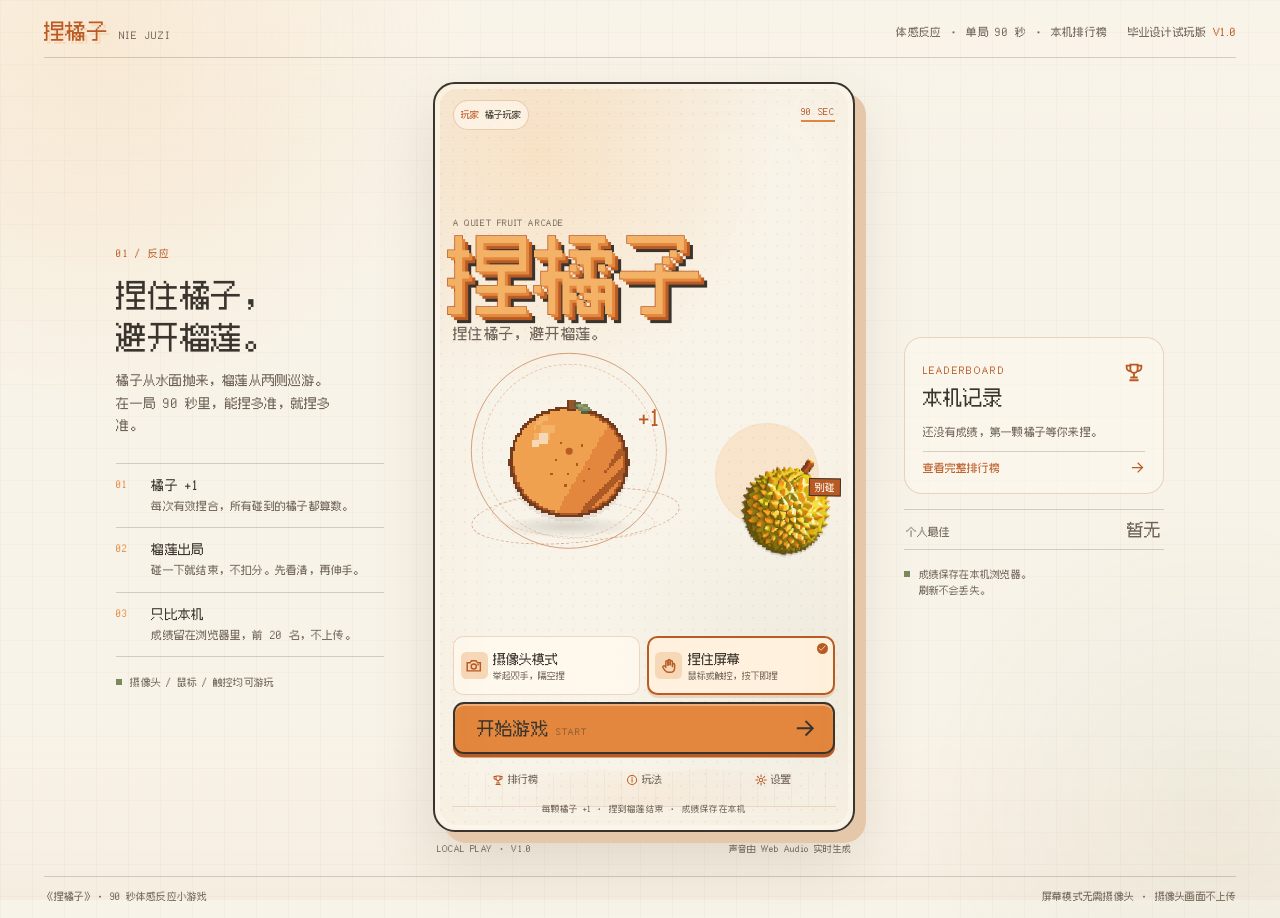
==== niejuzi/index.html @ b65de805 "Publish 捏橘子 game under /niejuzi/" ====
<!doctype html>
<html lang="zh-CN">
<head>
  <meta charset="utf-8">
  <meta name="viewport" content="width=device-width, initial-scale=1, viewport-fit=cover">
  <meta name="theme-color" content="#f8f3e8">
  <meta name="description" content="捏橘子：90 秒体感反应小游戏。捏住橘子，避开榴莲。">
  <title>捏橘子 · NIE JUZI</title>
  <link rel="preload" href="[data-uri]" as="font" type="font/woff2" crossorigin>
  <link rel="icon" href="[data-uri]" type="image/png">
  <style>
@font-face {
  font-family: "Fusion Pixel";
  src: url("[data-uri]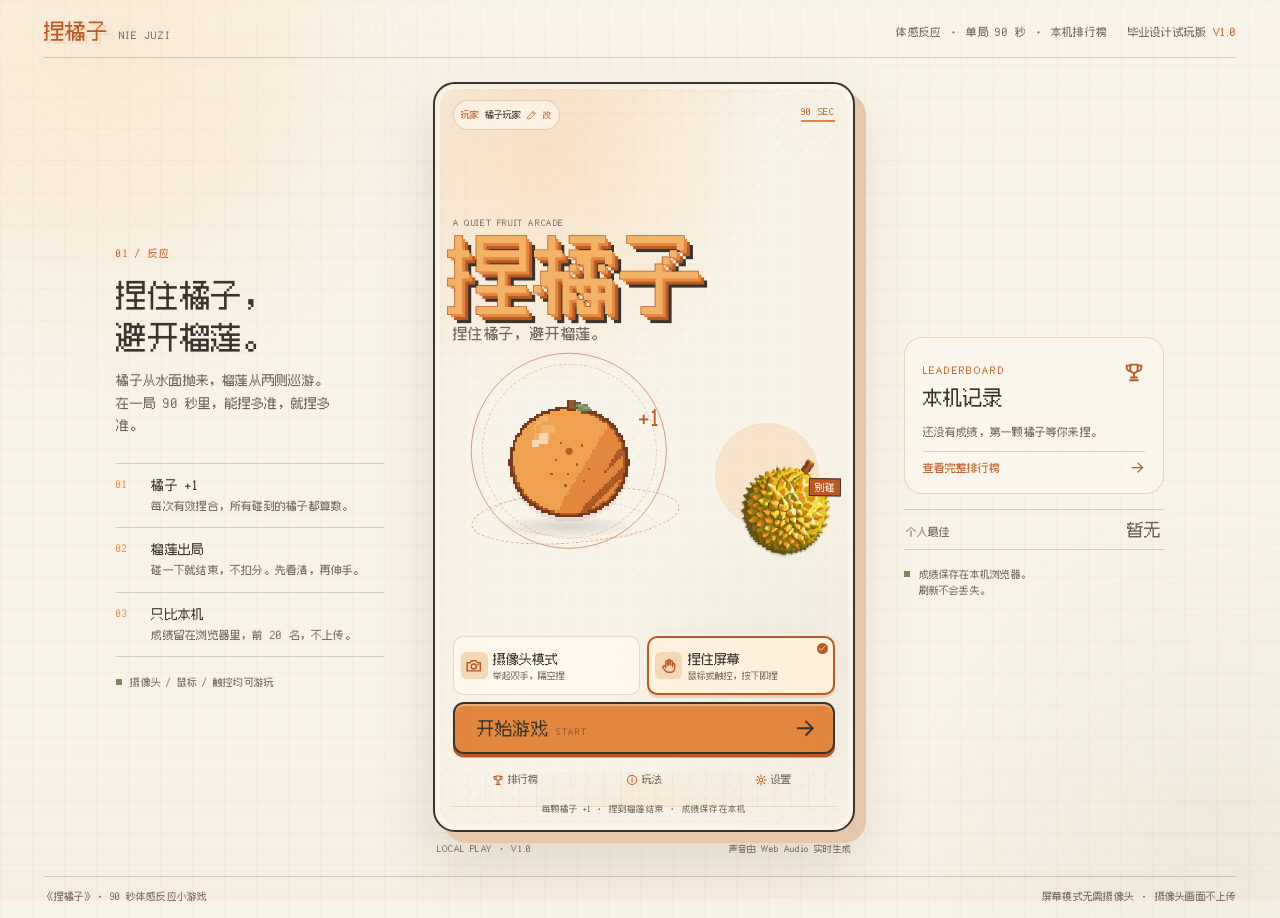
